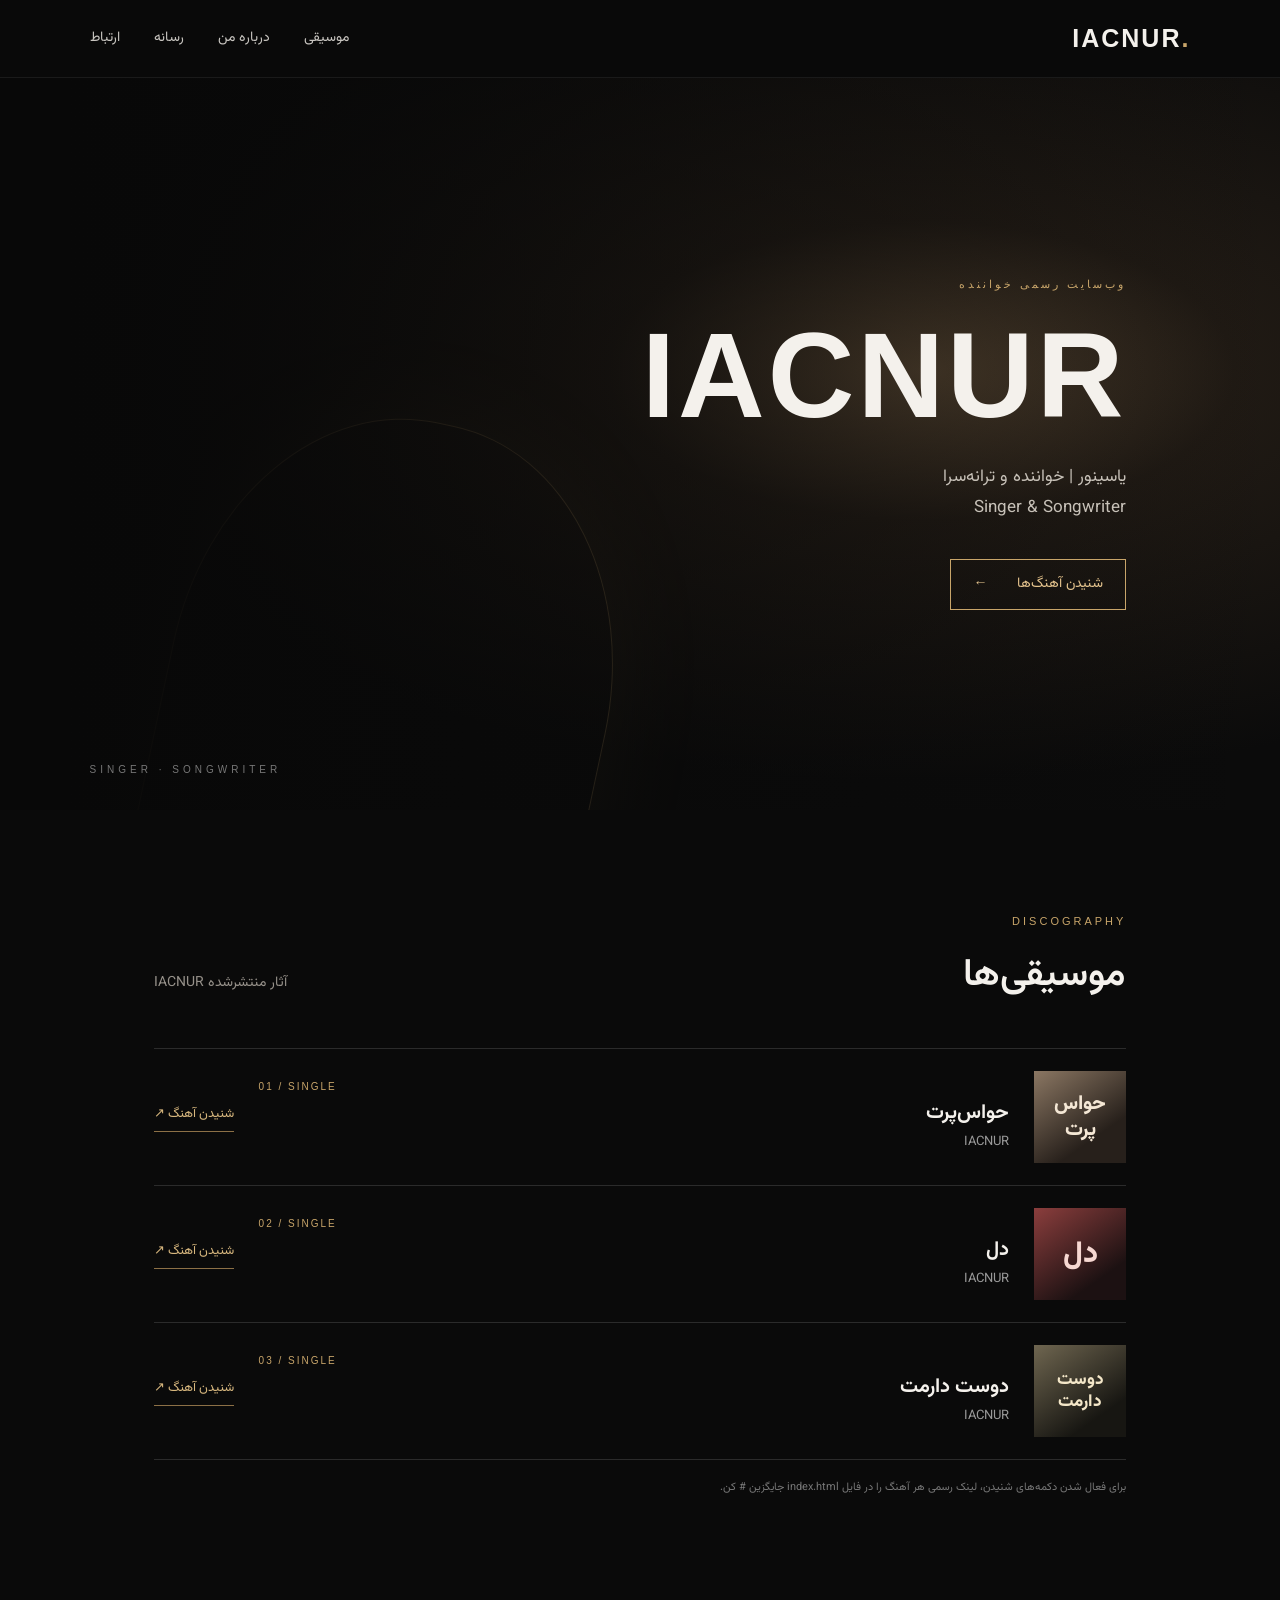
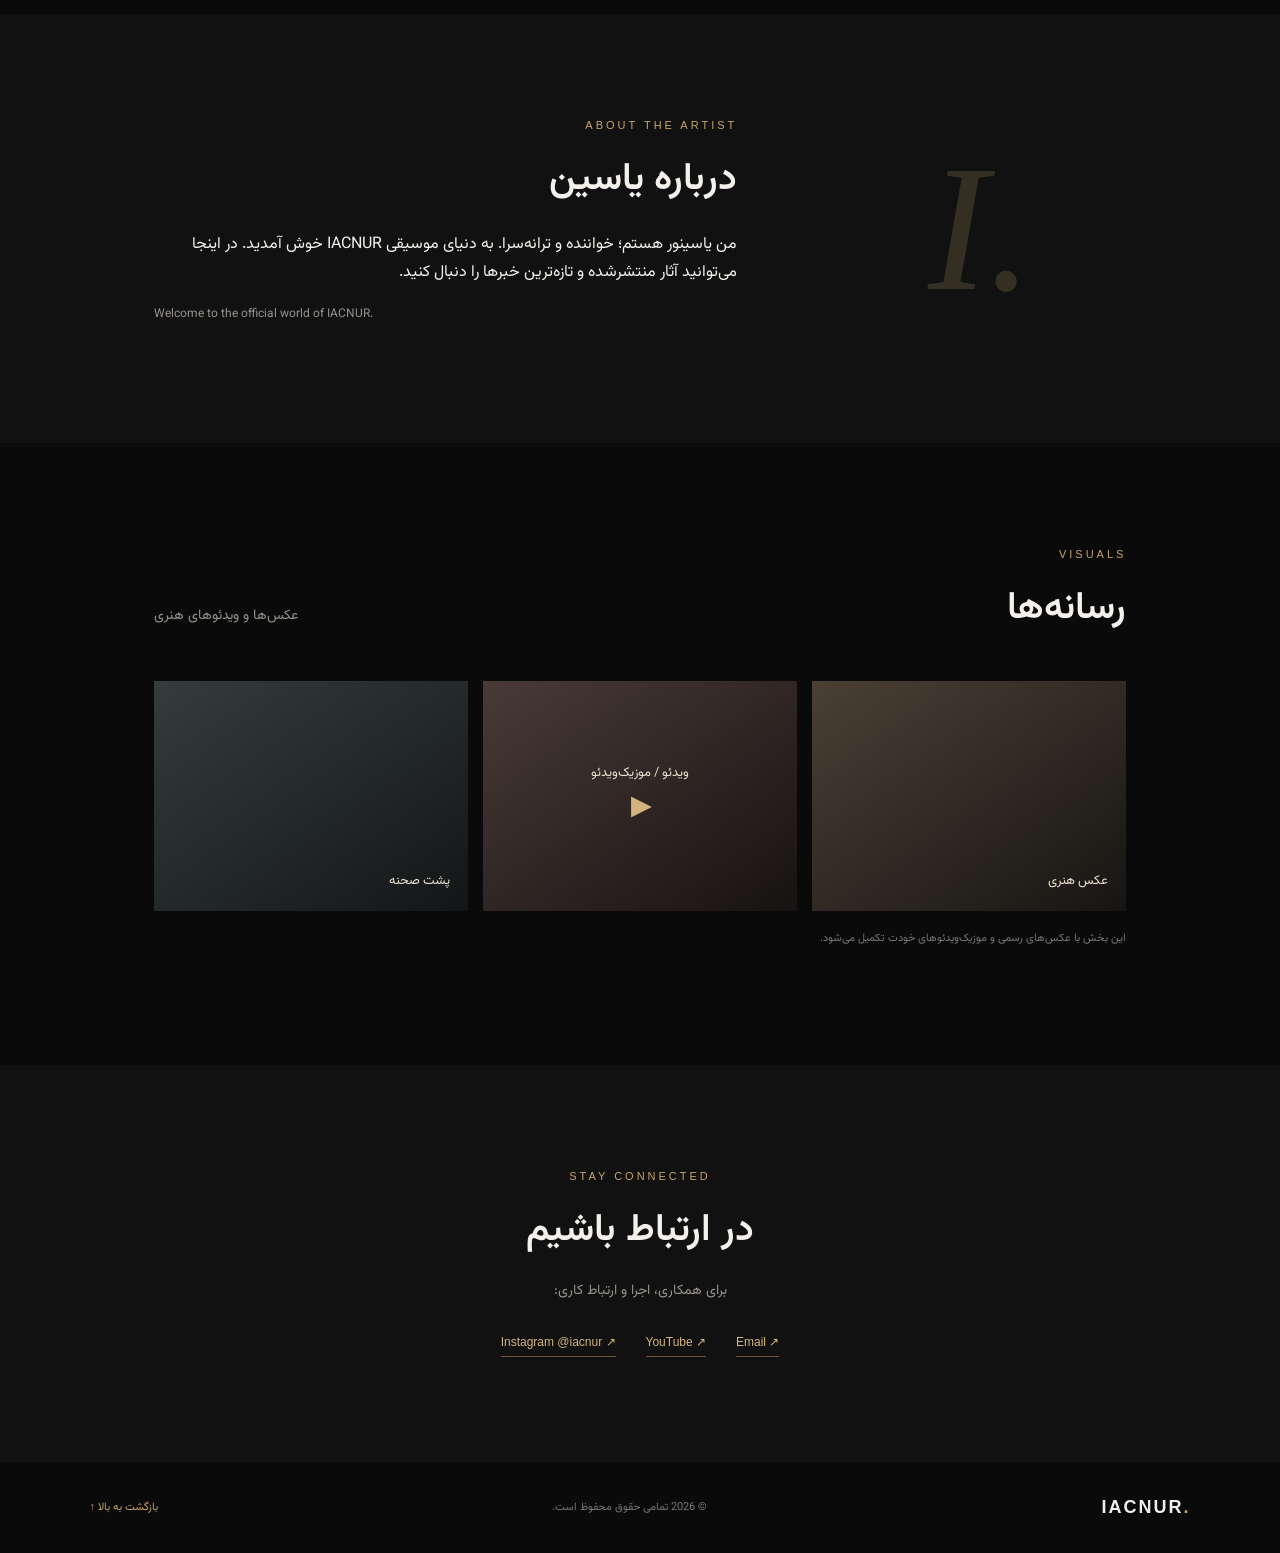
==== index.html @ e5fb0d95 "Add files via upload" ====
<!DOCTYPE html>
<html lang="fa" dir="rtl">
<head>
  <meta charset="UTF-8">
  <meta name="viewport" content="width=device-width, initial-scale=1">
  <meta name="theme-color" content="#090909">
  <meta name="description" content="وب‌سایت رسمی IACNUR؛ یاسینور، خواننده و ترانه‌سرا.">
  <title>IACNUR | Official Artist Website</title>
  <meta property="og:title" content="IACNUR | Official Artist Website">
  <meta property="og:description" content="یاسینور، خواننده و ترانه‌سرا | IACNUR — Singer & Songwriter">
  <link rel="preconnect" href="https://fonts.googleapis.com">
  <link rel="preconnect" href="https://fonts.gstatic.com" crossorigin>
  <link href="https://fonts.googleapis.com/css2?family=Vazirmatn:wght@300;400;500;600;700;800&display=swap" rel="stylesheet">
  <link rel="stylesheet" href="style.css">
</head>
<body>
  <header class="topbar">
    <a class="brand" href="#home" aria-label="صفحه اصلی">IACNUR<span>.</span></a>
    <button class="menu-toggle" aria-label="باز کردن منو" aria-expanded="false">☰</button>
    <nav id="nav">
      <a href="#music">موسیقی</a>
      <a href="#about">درباره من</a>
      <a href="#gallery">رسانه</a>
      <a href="#contact">ارتباط</a>
    </nav>
  </header>

  <main>
    <section class="hero" id="home">
      <div class="hero-shade"></div>
      <div class="hero-content">
        <p class="eyebrow">وب‌سایت رسمی خواننده</p>
        <h1>IACNUR</h1>
        <p class="hero-sub">یاسینور | خواننده و ترانه‌سرا<br><span dir="ltr">Singer &amp; Songwriter</span></p>
        <a class="primary-btn" href="#music">شنیدن آهنگ‌ها <span>←</span></a>
      </div>
      <div class="hero-note">SINGER · SONGWRITER</div>
    </section>

    <section class="section music-section" id="music">
      <div class="section-heading">
        <div><p class="eyebrow">DISCOGRAPHY</p><h2>موسیقی‌ها</h2></div>
        <p class="muted">آثار منتشرشده IACNUR</p>
      </div>
      <div class="tracks">
        <article class="track">
          <div class="cover cover-one"><span>حواس<br>پرت</span></div>
          <div class="track-info"><span class="track-number">01 / SINGLE</span><h3>حواس‌پرت</h3><p>IACNUR</p></div>
          <a class="listen" href="https://t.me/realyasn1/14" target="_blank" rel="noopener noreferrer" aria-label="شنیدن آهنگ حواس‌پرت">شنیدن آهنگ ↗</a>
        </article>
        <article class="track">
          <div class="cover cover-two"><span>دل</span></div>
          <div class="track-info"><span class="track-number">02 / SINGLE</span><h3>دل</h3><p>IACNUR</p></div>
          <a class="listen" href="https://t.me/realyasn1/36" target="_blank" rel="noopener noreferrer" aria-label="شنیدن آهنگ دل">شنیدن آهنگ ↗</a>
        </article>
        <article class="track">
          <div class="cover cover-three"><span>دوست<br>دارمت</span></div>
          <div class="track-info"><span class="track-number">03 / SINGLE</span><h3>دوست دارمت</h3><p>IACNUR</p></div>
          <a class="listen" href="https://t.me/realyasn1/47" target="_blank" rel="noopener noreferrer" aria-label="شنیدن آهنگ دوست دارمت">شنیدن آهنگ ↗</a>
        </article>
      </div>
      <p class="hint">برای فعال شدن دکمه‌های شنیدن، لینک رسمی هر آهنگ را در فایل index.html جایگزین # کن.</p>
    </section>

    <section class="about section" id="about">
      <div class="about-mark">I.</div>
      <div class="about-copy">
        <p class="eyebrow">ABOUT THE ARTIST</p>
        <h2>درباره یاسین</h2>
        <p>من یاسینور هستم؛ خواننده و ترانه‌سرا. به دنیای موسیقی IACNUR خوش آمدید. در اینجا می‌توانید آثار منتشرشده و تازه‌ترین خبرها را دنبال کنید.</p>
        <p class="muted small" dir="ltr">Welcome to the official world of IACNUR.</p>
      </div>
    </section>

    <section class="section gallery-section" id="gallery">
      <div class="section-heading">
        <div><p class="eyebrow">VISUALS</p><h2>رسانه‌ها</h2></div>
        <p class="muted">عکس‌ها و ویدئوهای هنری</p>
      </div>
      <div class="gallery">
        <div class="gallery-card photo-placeholder"><span>عکس هنری</span></div>
        <div class="gallery-card video-placeholder"><span>ویدئو / موزیک‌ویدئو</span><b>▶</b></div>
        <div class="gallery-card studio-placeholder"><span>پشت صحنه</span></div>
      </div>
      <p class="hint">این بخش با عکس‌های رسمی و موزیک‌ویدئوهای خودت تکمیل می‌شود.</p>
    </section>

    <section class="contact section" id="contact">
      <p class="eyebrow">STAY CONNECTED</p>
      <h2>در ارتباط باشیم</h2>
      <p class="muted">برای همکاری، اجرا و ارتباط کاری:</p>
      <div class="socials">
        <a href="https://www.instagram.com/iacnur/" target="_blank" rel="noopener noreferrer" aria-label="اینستاگرام IACNUR">Instagram @iacnur ↗</a>
        <a href="#" aria-label="یوتیوب">YouTube ↗</a>
        <a href="mailto:hello@iacnur.com">Email ↗</a>
      </div>
    </section>
  </main>

  <footer><a class="brand" href="#home">IACNUR<span>.</span></a><p>© <span id="year"></span> تمامی حقوق محفوظ است.</p><a href="#home" class="back-top">بازگشت به بالا ↑</a></footer>
  <script src="script.js"></script>
</body>
</html>
---- style.css ----
*{box-sizing:border-box}html{scroll-behavior:smooth}body{margin:0;background:#0a0a0a;color:#f4f1ec;font-family:"Vazirmatn",sans-serif;line-height:1.8}a{color:inherit;text-decoration:none}.topbar{height:78px;padding:0 7%;display:flex;align-items:center;justify-content:space-between;background:#090909;position:sticky;top:0;z-index:10;border-bottom:1px solid #ffffff12}.brand{font-family:Arial,sans-serif;font-size:25px;font-weight:800;letter-spacing:2px;direction:ltr}.brand span{color:#c8a56a}.topbar nav{display:flex;gap:34px;font-size:14px;color:#c8c5c0}.topbar nav a:hover,.socials a:hover{color:#d4b47c}.menu-toggle{display:none;background:none;border:0;color:white;font-size:25px}.hero{min-height:640px;height:calc(90vh - 78px);max-height:850px;position:relative;display:flex;align-items:center;padding:0 12%;overflow:hidden;background:radial-gradient(ellipse at 72% 40%,#51412e 0,#201a14 24%,#0b0b0b 66%)}.hero:before{content:"";position:absolute;width:440px;height:560px;border:1px solid #c8a56a55;border-radius:48% 48% 8px 8px;left:13%;bottom:-170px;transform:rotate(12deg);box-shadow:0 0 100px #c8a56a18}.hero-shade{position:absolute;inset:0;background:linear-gradient(90deg,#080808 5%,transparent 100%)}.hero-content{position:relative;z-index:1;max-width:600px}.eyebrow{color:#c8a56a;letter-spacing:3px;font:11px Arial,sans-serif;margin:0 0 15px;direction:ltr;text-align:right}.hero h1{font-size:clamp(70px,12vw,150px);line-height:1.15;margin:0;font-weight:800}.hero-sub{font-size:17px;color:#c7c1b8;margin:18px 0 35px}.primary-btn{display:inline-flex;gap:30px;align-items:center;padding:12px 22px;border:1px solid #c8a56a;color:#e4c38d;font-size:14px}.primary-btn:hover{background:#c8a56a;color:#111}.hero-note{position:absolute;bottom:35px;left:7%;font:10px Arial;letter-spacing:4px;color:#777;direction:ltr}.section{padding:105px 12%;}.section-heading{display:flex;justify-content:space-between;align-items:end;margin-bottom:38px}.section h2,.contact h2{font-size:38px;margin:0;font-weight:600}.muted{color:#96918a;font-size:14px}.tracks{border-top:1px solid #ffffff22}.track{display:flex;align-items:center;gap:25px;padding:22px 0;border-bottom:1px solid #ffffff22}.cover{width:92px;height:92px;display:flex;align-items:center;justify-content:center;text-align:center;font-weight:800;font-size:20px;line-height:1.3;flex-shrink:0}.cover-one{background:linear-gradient(145deg,#8b7763,#27201b 70%);color:#f4e7d5}.cover-two{background:linear-gradient(145deg,#8b3e3d,#1c1112 75%);color:#f7d8d2;font-size:30px}.track-info{flex:1}.track-number{font:10px Arial;letter-spacing:2px;color:#c8a56a;direction:ltr;display:block}.track-info h3{font-size:20px;margin:3px 0 0}.track-info p{margin:0;color:#999;font-size:13px}.listen{font-size:13px;color:#d7b77e;border-bottom:1px solid #8c7046;padding-bottom:5px}.hint{font-size:11px;color:#777;margin-top:18px}.about{background:#111;display:grid;grid-template-columns:1fr 2fr;gap:10%;align-items:center}.about-mark{font:italic 180px Georgia;color:#c8a56a33;text-align:center;direction:ltr}.about-copy p:not(.eyebrow){max-width:620px}.small{font-size:12px}.gallery{display:grid;grid-template-columns:repeat(3,1fr);gap:15px}.gallery-card{height:230px;display:flex;align-items:end;justify-content:space-between;padding:18px;color:#e9dfd0;font-size:13px;background:linear-gradient(145deg,#4a4034,#171513)}.video-placeholder{background:linear-gradient(145deg,#493a36,#171313);align-items:center;justify-content:center;position:relative;flex-direction:column}.video-placeholder b{font-size:25px;color:#d4b47c}.studio-placeholder{background:linear-gradient(145deg,#353c3d,#131617)}.contact{text-align:center;background:#111}.contact .eyebrow{text-align:center}.contact h2{margin-bottom:10px}.socials{display:flex;justify-content:center;gap:30px;margin-top:30px;font:12px Arial;direction:ltr}.socials a{color:#d4b47c;border-bottom:1px solid #6e5837;padding-bottom:7px}footer{padding:25px 7%;display:flex;align-items:center;justify-content:space-between;color:#777;font-size:11px}footer .brand{color:#eee;font-size:18px}.back-top{color:#c8a56a}@media(max-width:700px){.topbar{height:65px;padding:0 6%}.menu-toggle{display:block}.topbar nav{display:none;position:absolute;top:65px;right:0;left:0;background:#101010;padding:20px 7%;flex-direction:column;gap:14px}.topbar nav.open{display:flex}.hero{height:600px;min-height:0;padding:0 8%;background:radial-gradient(ellipse at 80% 35%,#51412e 0,#201a14 28%,#0b0b0b 72%)}.hero:before{left:-80px;width:300px}.hero h1{font-size:82px}.hero-sub{font-size:14px}.section{padding:75px 7%}.section-heading{display:block}.section-heading .muted{margin-top:8px}.section h2,.contact h2{font-size:30px}.track{gap:14px}.cover{width:72px;height:72px;font-size:17px}.track-info h3{font-size:17px}.listen{font-size:11px;white-space:nowrap}.about{grid-template-columns:1fr;gap:0}.about-mark{font-size:100px}.gallery{grid-template-columns:1fr}.gallery-card{height:190px}footer{padding:22px 7%;gap:12px;flex-wrap:wrap}footer p{order:3;width:100%;text-align:center}.socials{gap:18px;flex-wrap:wrap}}
.cover-three{background:linear-gradient(145deg,#6f6650,#171612 75%);color:#f4e7c9;font-size:17px}
.hero h1{font-family:Arial,sans-serif;letter-spacing:3px;font-size:clamp(58px,10vw,120px)}

.song-cover{width:100px;height:100px;object-fit:cover;border-radius:6px;flex-shrink:0}
.track-featured{display:flex;align-items:center;gap:22px}
.track-info{flex:1}
@media(max-width:600px){.song-cover{width:76px;height:76px}.track-featured{gap:12px}}
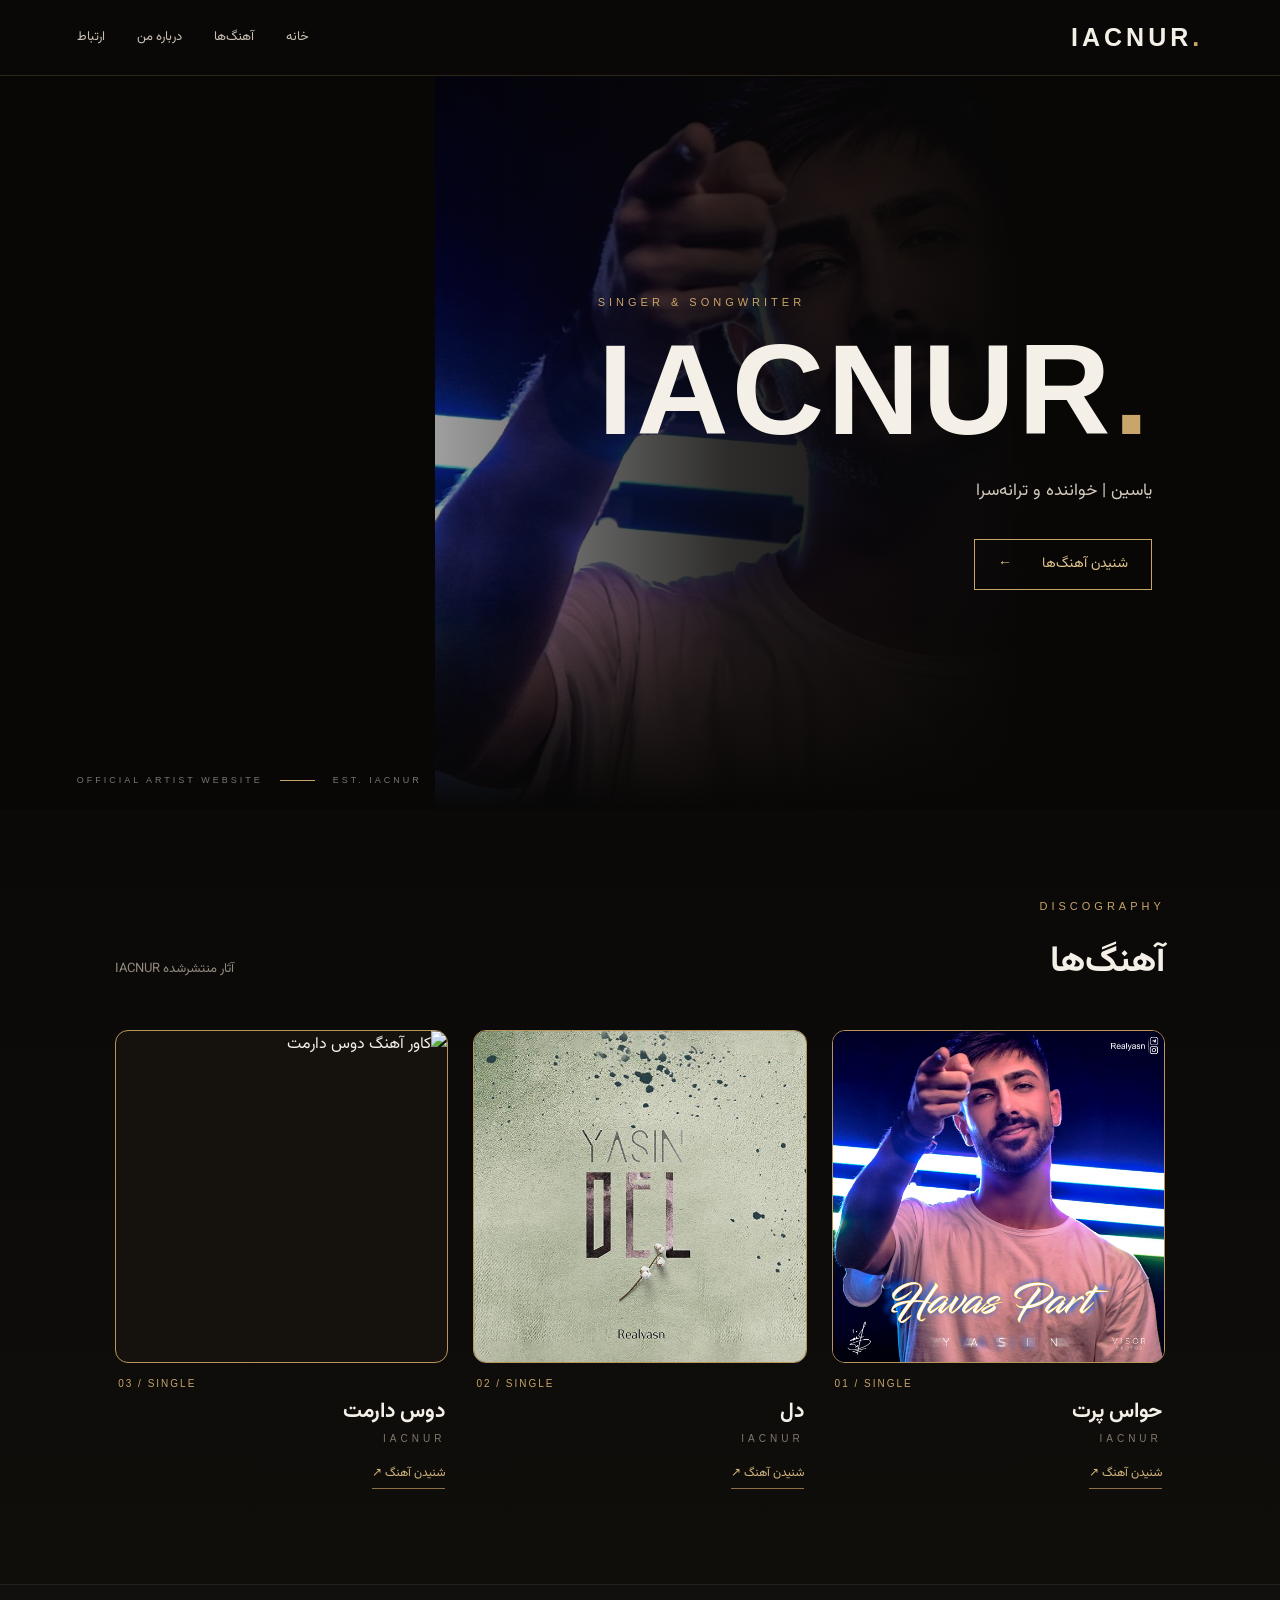
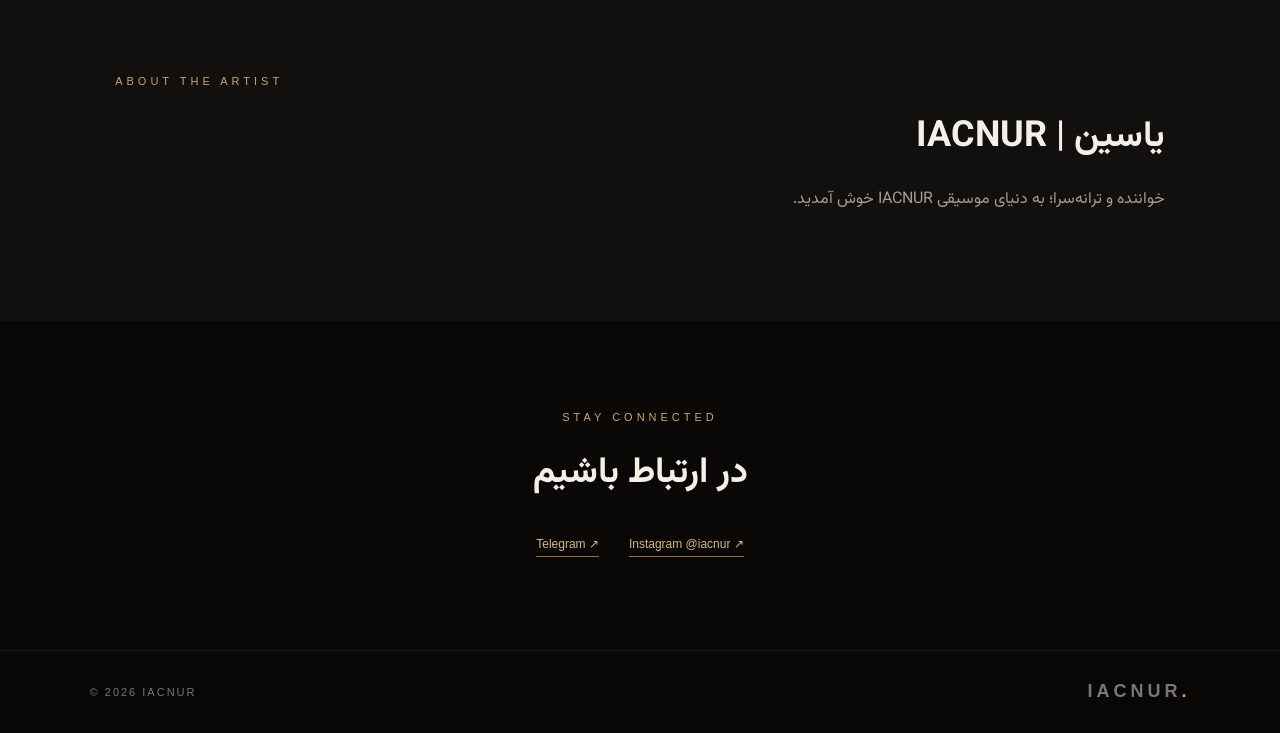
==== commit 786bbbd5: "Add files via upload" ====
--- a/index.html
+++ b/index.html
@@ -1,103 +1,40 @@
-<!DOCTYPE html>
+<!doctype html>
 <html lang="fa" dir="rtl">
 <head>
-  <meta charset="UTF-8">
-  <meta name="viewport" content="width=device-width, initial-scale=1">
-  <meta name="theme-color" content="#090909">
-  <meta name="description" content="وب‌سایت رسمی IACNUR؛ یاسینور، خواننده و ترانه‌سرا.">
-  <title>IACNUR | Official Artist Website</title>
-  <meta property="og:title" content="IACNUR | Official Artist Website">
-  <meta property="og:description" content="یاسینور، خواننده و ترانه‌سرا | IACNUR — Singer & Songwriter">
-  <link rel="preconnect" href="https://fonts.googleapis.com">
-  <link rel="preconnect" href="https://fonts.gstatic.com" crossorigin>
-  <link href="https://fonts.googleapis.com/css2?family=Vazirmatn:wght@300;400;500;600;700;800&display=swap" rel="stylesheet">
-  <link rel="stylesheet" href="style.css">
+<meta charset="utf-8"><meta name="viewport" content="width=device-width,initial-scale=1">
+<meta name="theme-color" content="#080706">
+<meta name="description" content="وب‌سایت رسمی IACNUR؛ یاسین، خواننده و ترانه‌سرا.">
+<title>IACNUR | Official Artist Website</title>
+<link rel="preconnect" href="https://fonts.googleapis.com"><link rel="preconnect" href="https://fonts.gstatic.com" crossorigin>
+<link href="https://fonts.googleapis.com/css2?family=Vazirmatn:wght@300;400;500;600;700;800&display=swap" rel="stylesheet">
+<link rel="stylesheet" href="style.css">
 </head>
 <body>
-  <header class="topbar">
-    <a class="brand" href="#home" aria-label="صفحه اصلی">IACNUR<span>.</span></a>
-    <button class="menu-toggle" aria-label="باز کردن منو" aria-expanded="false">☰</button>
-    <nav id="nav">
-      <a href="#music">موسیقی</a>
-      <a href="#about">درباره من</a>
-      <a href="#gallery">رسانه</a>
-      <a href="#contact">ارتباط</a>
-    </nav>
-  </header>
-
-  <main>
-    <section class="hero" id="home">
-      <div class="hero-shade"></div>
-      <div class="hero-content">
-        <p class="eyebrow">وب‌سایت رسمی خواننده</p>
-        <h1>IACNUR</h1>
-        <p class="hero-sub">یاسینور | خواننده و ترانه‌سرا<br><span dir="ltr">Singer &amp; Songwriter</span></p>
-        <a class="primary-btn" href="#music">شنیدن آهنگ‌ها <span>←</span></a>
-      </div>
-      <div class="hero-note">SINGER · SONGWRITER</div>
-    </section>
-
-    <section class="section music-section" id="music">
-      <div class="section-heading">
-        <div><p class="eyebrow">DISCOGRAPHY</p><h2>موسیقی‌ها</h2></div>
-        <p class="muted">آثار منتشرشده IACNUR</p>
-      </div>
-      <div class="tracks">
-        <article class="track">
-          <div class="cover cover-one"><span>حواس<br>پرت</span></div>
-          <div class="track-info"><span class="track-number">01 / SINGLE</span><h3>حواس‌پرت</h3><p>IACNUR</p></div>
-          <a class="listen" href="https://t.me/realyasn1/14" target="_blank" rel="noopener noreferrer" aria-label="شنیدن آهنگ حواس‌پرت">شنیدن آهنگ ↗</a>
-        </article>
-        <article class="track">
-          <div class="cover cover-two"><span>دل</span></div>
-          <div class="track-info"><span class="track-number">02 / SINGLE</span><h3>دل</h3><p>IACNUR</p></div>
-          <a class="listen" href="https://t.me/realyasn1/36" target="_blank" rel="noopener noreferrer" aria-label="شنیدن آهنگ دل">شنیدن آهنگ ↗</a>
-        </article>
-        <article class="track">
-          <div class="cover cover-three"><span>دوست<br>دارمت</span></div>
-          <div class="track-info"><span class="track-number">03 / SINGLE</span><h3>دوست دارمت</h3><p>IACNUR</p></div>
-          <a class="listen" href="https://t.me/realyasn1/47" target="_blank" rel="noopener noreferrer" aria-label="شنیدن آهنگ دوست دارمت">شنیدن آهنگ ↗</a>
-        </article>
-      </div>
-      <p class="hint">برای فعال شدن دکمه‌های شنیدن، لینک رسمی هر آهنگ را در فایل index.html جایگزین # کن.</p>
-    </section>
-
-    <section class="about section" id="about">
-      <div class="about-mark">I.</div>
-      <div class="about-copy">
-        <p class="eyebrow">ABOUT THE ARTIST</p>
-        <h2>درباره یاسین</h2>
-        <p>من یاسینور هستم؛ خواننده و ترانه‌سرا. به دنیای موسیقی IACNUR خوش آمدید. در اینجا می‌توانید آثار منتشرشده و تازه‌ترین خبرها را دنبال کنید.</p>
-        <p class="muted small" dir="ltr">Welcome to the official world of IACNUR.</p>
-      </div>
-    </section>
-
-    <section class="section gallery-section" id="gallery">
-      <div class="section-heading">
-        <div><p class="eyebrow">VISUALS</p><h2>رسانه‌ها</h2></div>
-        <p class="muted">عکس‌ها و ویدئوهای هنری</p>
-      </div>
-      <div class="gallery">
-        <div class="gallery-card photo-placeholder"><span>عکس هنری</span></div>
-        <div class="gallery-card video-placeholder"><span>ویدئو / موزیک‌ویدئو</span><b>▶</b></div>
-        <div class="gallery-card studio-placeholder"><span>پشت صحنه</span></div>
-      </div>
-      <p class="hint">این بخش با عکس‌های رسمی و موزیک‌ویدئوهای خودت تکمیل می‌شود.</p>
-    </section>
-
-    <section class="contact section" id="contact">
-      <p class="eyebrow">STAY CONNECTED</p>
-      <h2>در ارتباط باشیم</h2>
-      <p class="muted">برای همکاری، اجرا و ارتباط کاری:</p>
-      <div class="socials">
-        <a href="https://www.instagram.com/iacnur/" target="_blank" rel="noopener noreferrer" aria-label="اینستاگرام IACNUR">Instagram @iacnur ↗</a>
-        <a href="#" aria-label="یوتیوب">YouTube ↗</a>
-        <a href="mailto:hello@iacnur.com">Email ↗</a>
-      </div>
-    </section>
-  </main>
-
-  <footer><a class="brand" href="#home">IACNUR<span>.</span></a><p>© <span id="year"></span> تمامی حقوق محفوظ است.</p><a href="#home" class="back-top">بازگشت به بالا ↑</a></footer>
-  <script src="script.js"></script>
-</body>
-</html>+<header class="topbar">
+<button class="menu-toggle" aria-label="باز کردن منو" aria-expanded="false">☰</button>
+<a class="brand" href="#home">IACNUR<span>.</span></a>
+<nav id="nav"><a href="#home">خانه</a><a href="#music">آهنگ‌ها</a><a href="#about">درباره من</a><a href="#contact">ارتباط</a></nav>
+</header>
+<main>
+<section class="hero" id="home">
+<div class="hero-photo" role="img" aria-label="پرتره یاسین"></div><div class="hero-overlay"></div>
+<div class="hero-content">
+<p class="eyebrow">SINGER &amp; SONGWRITER</p>
+<h1>IACNUR<span>.</span></h1>
+<p class="hero-sub">یاسین | خواننده و ترانه‌سرا</p>
+<a class="primary-btn" href="#music">شنیدن آهنگ‌ها <span>←</span></a>
+</div><div class="hero-bottom">OFFICIAL ARTIST WEBSITE <i></i> EST. IACNUR</div>
+</section>
+<section class="music section" id="music">
+<div class="section-heading"><div><p class="eyebrow">DISCOGRAPHY</p><h2>آهنگ‌ها</h2></div><p class="muted">آثار منتشرشده IACNUR</p></div>
+<div class="tracks">
+<article class="track"><a class="cover-link" href="https://t.me/realyasn1/14" target="_blank" rel="noopener"><img class="cover" src="cover-havas-part.jpeg" alt="کاور آهنگ حواس پرت"></a><div class="track-info"><span class="track-number">01 / SINGLE</span><h3>حواس پرت</h3><p>IACNUR</p></div><a class="listen" href="https://t.me/realyasn1/14" target="_blank" rel="noopener">شنیدن آهنگ ↗</a></article>
+<article class="track"><a class="cover-link" href="https://t.me/realyasn1/36" target="_blank" rel="noopener"><img class="cover" src="cover-del.jpeg" alt="کاور آهنگ دل"></a><div class="track-info"><span class="track-number">02 / SINGLE</span><h3>دل</h3><p>IACNUR</p></div><a class="listen" href="https://t.me/realyasn1/36" target="_blank" rel="noopener">شنیدن آهنگ ↗</a></article>
+<article class="track"><a class="cover-link" href="https://t.me/realyasn1/47" target="_blank" rel="noopener"><img class="cover" src="cover-doos-daramat.jpeg" alt="کاور آهنگ دوس دارمت"></a><div class="track-info"><span class="track-number">03 / SINGLE</span><h3>دوس دارمت</h3><p>IACNUR</p></div><a class="listen" href="https://t.me/realyasn1/47" target="_blank" rel="noopener">شنیدن آهنگ ↗</a></article>
+</div>
+</section>
+<section class="about section" id="about"><p class="eyebrow">ABOUT THE ARTIST</p><h2>یاسین | IACNUR</h2><p>خواننده و ترانه‌سرا؛ به دنیای موسیقی IACNUR خوش آمدید.</p></section>
+<section class="contact section" id="contact"><p class="eyebrow">STAY CONNECTED</p><h2>در ارتباط باشیم</h2><a href="https://www.instagram.com/iacnur/" target="_blank" rel="noopener">Instagram @iacnur ↗</a><a href="https://t.me/realyasn1" target="_blank" rel="noopener">Telegram ↗</a></section>
+</main><footer><a class="brand" href="#home">IACNUR<span>.</span></a><p>© <span id="year"></span> IACNUR</p></footer>
+<script src="script.js"></script>
+</body></html>
--- a/style.css
+++ b/style.css
@@ -1,8 +1 @@
-*{box-sizing:border-box}html{scroll-behavior:smooth}body{margin:0;background:#0a0a0a;color:#f4f1ec;font-family:"Vazirmatn",sans-serif;line-height:1.8}a{color:inherit;text-decoration:none}.topbar{height:78px;padding:0 7%;display:flex;align-items:center;justify-content:space-between;background:#090909;position:sticky;top:0;z-index:10;border-bottom:1px solid #ffffff12}.brand{font-family:Arial,sans-serif;font-size:25px;font-weight:800;letter-spacing:2px;direction:ltr}.brand span{color:#c8a56a}.topbar nav{display:flex;gap:34px;font-size:14px;color:#c8c5c0}.topbar nav a:hover,.socials a:hover{color:#d4b47c}.menu-toggle{display:none;background:none;border:0;color:white;font-size:25px}.hero{min-height:640px;height:calc(90vh - 78px);max-height:850px;position:relative;display:flex;align-items:center;padding:0 12%;overflow:hidden;background:radial-gradient(ellipse at 72% 40%,#51412e 0,#201a14 24%,#0b0b0b 66%)}.hero:before{content:"";position:absolute;width:440px;height:560px;border:1px solid #c8a56a55;border-radius:48% 48% 8px 8px;left:13%;bottom:-170px;transform:rotate(12deg);box-shadow:0 0 100px #c8a56a18}.hero-shade{position:absolute;inset:0;background:linear-gradient(90deg,#080808 5%,transparent 100%)}.hero-content{position:relative;z-index:1;max-width:600px}.eyebrow{color:#c8a56a;letter-spacing:3px;font:11px Arial,sans-serif;margin:0 0 15px;direction:ltr;text-align:right}.hero h1{font-size:clamp(70px,12vw,150px);line-height:1.15;margin:0;font-weight:800}.hero-sub{font-size:17px;color:#c7c1b8;margin:18px 0 35px}.primary-btn{display:inline-flex;gap:30px;align-items:center;padding:12px 22px;border:1px solid #c8a56a;color:#e4c38d;font-size:14px}.primary-btn:hover{background:#c8a56a;color:#111}.hero-note{position:absolute;bottom:35px;left:7%;font:10px Arial;letter-spacing:4px;color:#777;direction:ltr}.section{padding:105px 12%;}.section-heading{display:flex;justify-content:space-between;align-items:end;margin-bottom:38px}.section h2,.contact h2{font-size:38px;margin:0;font-weight:600}.muted{color:#96918a;font-size:14px}.tracks{border-top:1px solid #ffffff22}.track{display:flex;align-items:center;gap:25px;padding:22px 0;border-bottom:1px solid #ffffff22}.cover{width:92px;height:92px;display:flex;align-items:center;justify-content:center;text-align:center;font-weight:800;font-size:20px;line-height:1.3;flex-shrink:0}.cover-one{background:linear-gradient(145deg,#8b7763,#27201b 70%);color:#f4e7d5}.cover-two{background:linear-gradient(145deg,#8b3e3d,#1c1112 75%);color:#f7d8d2;font-size:30px}.track-info{flex:1}.track-number{font:10px Arial;letter-spacing:2px;color:#c8a56a;direction:ltr;display:block}.track-info h3{font-size:20px;margin:3px 0 0}.track-info p{margin:0;color:#999;font-size:13px}.listen{font-size:13px;color:#d7b77e;border-bottom:1px solid #8c7046;padding-bottom:5px}.hint{font-size:11px;color:#777;margin-top:18px}.about{background:#111;display:grid;grid-template-columns:1fr 2fr;gap:10%;align-items:center}.about-mark{font:italic 180px Georgia;color:#c8a56a33;text-align:center;direction:ltr}.about-copy p:not(.eyebrow){max-width:620px}.small{font-size:12px}.gallery{display:grid;grid-template-columns:repeat(3,1fr);gap:15px}.gallery-card{height:230px;display:flex;align-items:end;justify-content:space-between;padding:18px;color:#e9dfd0;font-size:13px;background:linear-gradient(145deg,#4a4034,#171513)}.video-placeholder{background:linear-gradient(145deg,#493a36,#171313);align-items:center;justify-content:center;position:relative;flex-direction:column}.video-placeholder b{font-size:25px;color:#d4b47c}.studio-placeholder{background:linear-gradient(145deg,#353c3d,#131617)}.contact{text-align:center;background:#111}.contact .eyebrow{text-align:center}.contact h2{margin-bottom:10px}.socials{display:flex;justify-content:center;gap:30px;margin-top:30px;font:12px Arial;direction:ltr}.socials a{color:#d4b47c;border-bottom:1px solid #6e5837;padding-bottom:7px}footer{padding:25px 7%;display:flex;align-items:center;justify-content:space-between;color:#777;font-size:11px}footer .brand{color:#eee;font-size:18px}.back-top{color:#c8a56a}@media(max-width:700px){.topbar{height:65px;padding:0 6%}.menu-toggle{display:block}.topbar nav{display:none;position:absolute;top:65px;right:0;left:0;background:#101010;padding:20px 7%;flex-direction:column;gap:14px}.topbar nav.open{display:flex}.hero{height:600px;min-height:0;padding:0 8%;background:radial-gradient(ellipse at 80% 35%,#51412e 0,#201a14 28%,#0b0b0b 72%)}.hero:before{left:-80px;width:300px}.hero h1{font-size:82px}.hero-sub{font-size:14px}.section{padding:75px 7%}.section-heading{display:block}.section-heading .muted{margin-top:8px}.section h2,.contact h2{font-size:30px}.track{gap:14px}.cover{width:72px;height:72px;font-size:17px}.track-info h3{font-size:17px}.listen{font-size:11px;white-space:nowrap}.about{grid-template-columns:1fr;gap:0}.about-mark{font-size:100px}.gallery{grid-template-columns:1fr}.gallery-card{height:190px}footer{padding:22px 7%;gap:12px;flex-wrap:wrap}footer p{order:3;width:100%;text-align:center}.socials{gap:18px;flex-wrap:wrap}}
-.cover-three{background:linear-gradient(145deg,#6f6650,#171612 75%);color:#f4e7c9;font-size:17px}
-.hero h1{font-family:Arial,sans-serif;letter-spacing:3px;font-size:clamp(58px,10vw,120px)}
-
-.song-cover{width:100px;height:100px;object-fit:cover;border-radius:6px;flex-shrink:0}
-.track-featured{display:flex;align-items:center;gap:22px}
-.track-info{flex:1}
-@media(max-width:600px){.song-cover{width:76px;height:76px}.track-featured{gap:12px}}
+*{box-sizing:border-box}html{scroll-behavior:smooth}body{margin:0;background:#080706;color:#f4efe7;font-family:Vazirmatn,sans-serif;line-height:1.8}a{color:inherit;text-decoration:none}.topbar{height:76px;padding:0 6%;display:flex;align-items:center;justify-content:space-between;background:#090807;border-bottom:1px solid #c8a56a30;position:sticky;top:0;z-index:20}.brand{font:800 25px Arial,sans-serif;letter-spacing:4px;direction:ltr}.brand span,.hero h1 span{color:#c8a56a}.topbar nav{display:flex;gap:32px;color:#c9c0b3;font-size:13px}.topbar nav a:hover{color:#d5b77f}.menu-toggle{display:none;background:none;border:0;color:#eee;font-size:26px}.hero{min-height:670px;height:calc(90vh - 76px);max-height:900px;position:relative;display:flex;align-items:center;overflow:hidden;padding:0 10%}.hero-photo{position:absolute;inset:0 0 0 34%;background:url("hero-yasin.jpeg") center 34%/cover no-repeat;filter:saturate(.72) contrast(1.08)}.hero-overlay{position:absolute;inset:0;background:linear-gradient(270deg,#080706 0%,#080706 20%,#080706d9 43%,#08070625 78%),linear-gradient(0deg,#080706 0%,transparent 28%)}.hero-content{position:relative;z-index:2;max-width:590px}.eyebrow{font:11px Arial,sans-serif;letter-spacing:4px;color:#c8a56a;margin:0 0 18px;direction:ltr}.hero h1{font:800 clamp(66px,10vw,130px)/1 Arial,sans-serif;letter-spacing:3px;margin:0;direction:ltr}.hero-sub{font-size:17px;color:#d3c9bc;margin:22px 0 32px}.primary-btn{display:inline-flex;align-items:center;gap:30px;border:1px solid #c8a56a;color:#e4c58f;padding:12px 23px;font-size:14px;transition:.25s}.primary-btn:hover{background:#c8a56a;color:#111}.hero-bottom{position:absolute;bottom:25px;left:6%;font:9px Arial;letter-spacing:3px;color:#777;direction:ltr}.hero-bottom i{display:inline-block;width:35px;height:1px;background:#c8a56a;margin:0 12px;vertical-align:middle}.section{padding:90px 9%}.music{background:linear-gradient(180deg,#0a0908,#100e0b)}.section-heading{display:flex;align-items:end;justify-content:space-between;margin-bottom:35px}.section h2{font-size:36px;margin:0}.muted{color:#938a7e;font-size:13px}.tracks{display:grid;grid-template-columns:repeat(3,minmax(0,1fr));gap:25px}.track{min-width:0}.cover-link{display:block;border:1px solid #b9955b;border-radius:13px;overflow:hidden;aspect-ratio:1/1;background:#15120e}.cover{width:100%;height:100%;display:block;object-fit:cover;transition:transform .45s}.cover-link:hover .cover{transform:scale(1.045)}.track-info{padding:15px 3px 8px}.track-number{font:10px Arial;letter-spacing:2px;color:#c8a56a;direction:ltr;display:block}.track-info h3{font-size:21px;margin:4px 0 0}.track-info p{font:10px Arial;letter-spacing:4px;color:#82796d;margin:2px 0}.listen{display:inline-block;color:#d4b77f;border-bottom:1px solid #8f7146;padding:4px 0;font-size:12px;margin:5px 3px}.about{background:#11100e;border-top:1px solid #ffffff12}.about h2{margin-bottom:12px}.about>p:last-child{color:#a69c90}.contact{text-align:center;background:#090807}.contact h2{margin-bottom:25px}.contact>a{display:inline-block;color:#d4b77f;border-bottom:1px solid #8f7146;margin:0 15px;padding-bottom:5px;font:12px Arial;direction:ltr}footer{padding:24px 7%;display:flex;align-items:center;justify-content:space-between;color:#777;border-top:1px solid #ffffff12}footer .brand{font-size:18px}footer p{font:11px Arial;letter-spacing:2px;direction:ltr}@media(max-width:700px){.topbar{height:65px;padding:0 6%}.menu-toggle{display:block}.topbar nav{display:none;position:absolute;top:65px;right:0;left:0;background:#100e0b;padding:18px 7%;flex-direction:column;gap:12px}.topbar nav.open{display:flex}.hero{height:650px;min-height:0;padding:0 8%;align-items:flex-end;padding-bottom:125px}.hero-photo{inset:0;background-position:48% 25%}.hero-overlay{background:linear-gradient(0deg,#080706 0%,#080706e8 28%,#08070630 78%),linear-gradient(90deg,#08070670,transparent)}.hero h1{font-size:72px}.hero-sub{font-size:14px}.section{padding:65px 7%}.section-heading{display:block}.section-heading .muted{margin-top:8px}.section h2{font-size:30px}.tracks{grid-template-columns:1fr;gap:27px}.track{display:grid;grid-template-columns:112px 1fr;column-gap:15px;align-items:center}.cover-link{grid-row:1/3}.track-info{padding:0}.track-info h3{font-size:18px}.listen{grid-column:2;margin-top:0}.hero-bottom{font-size:8px}footer{padding:20px 7%}}
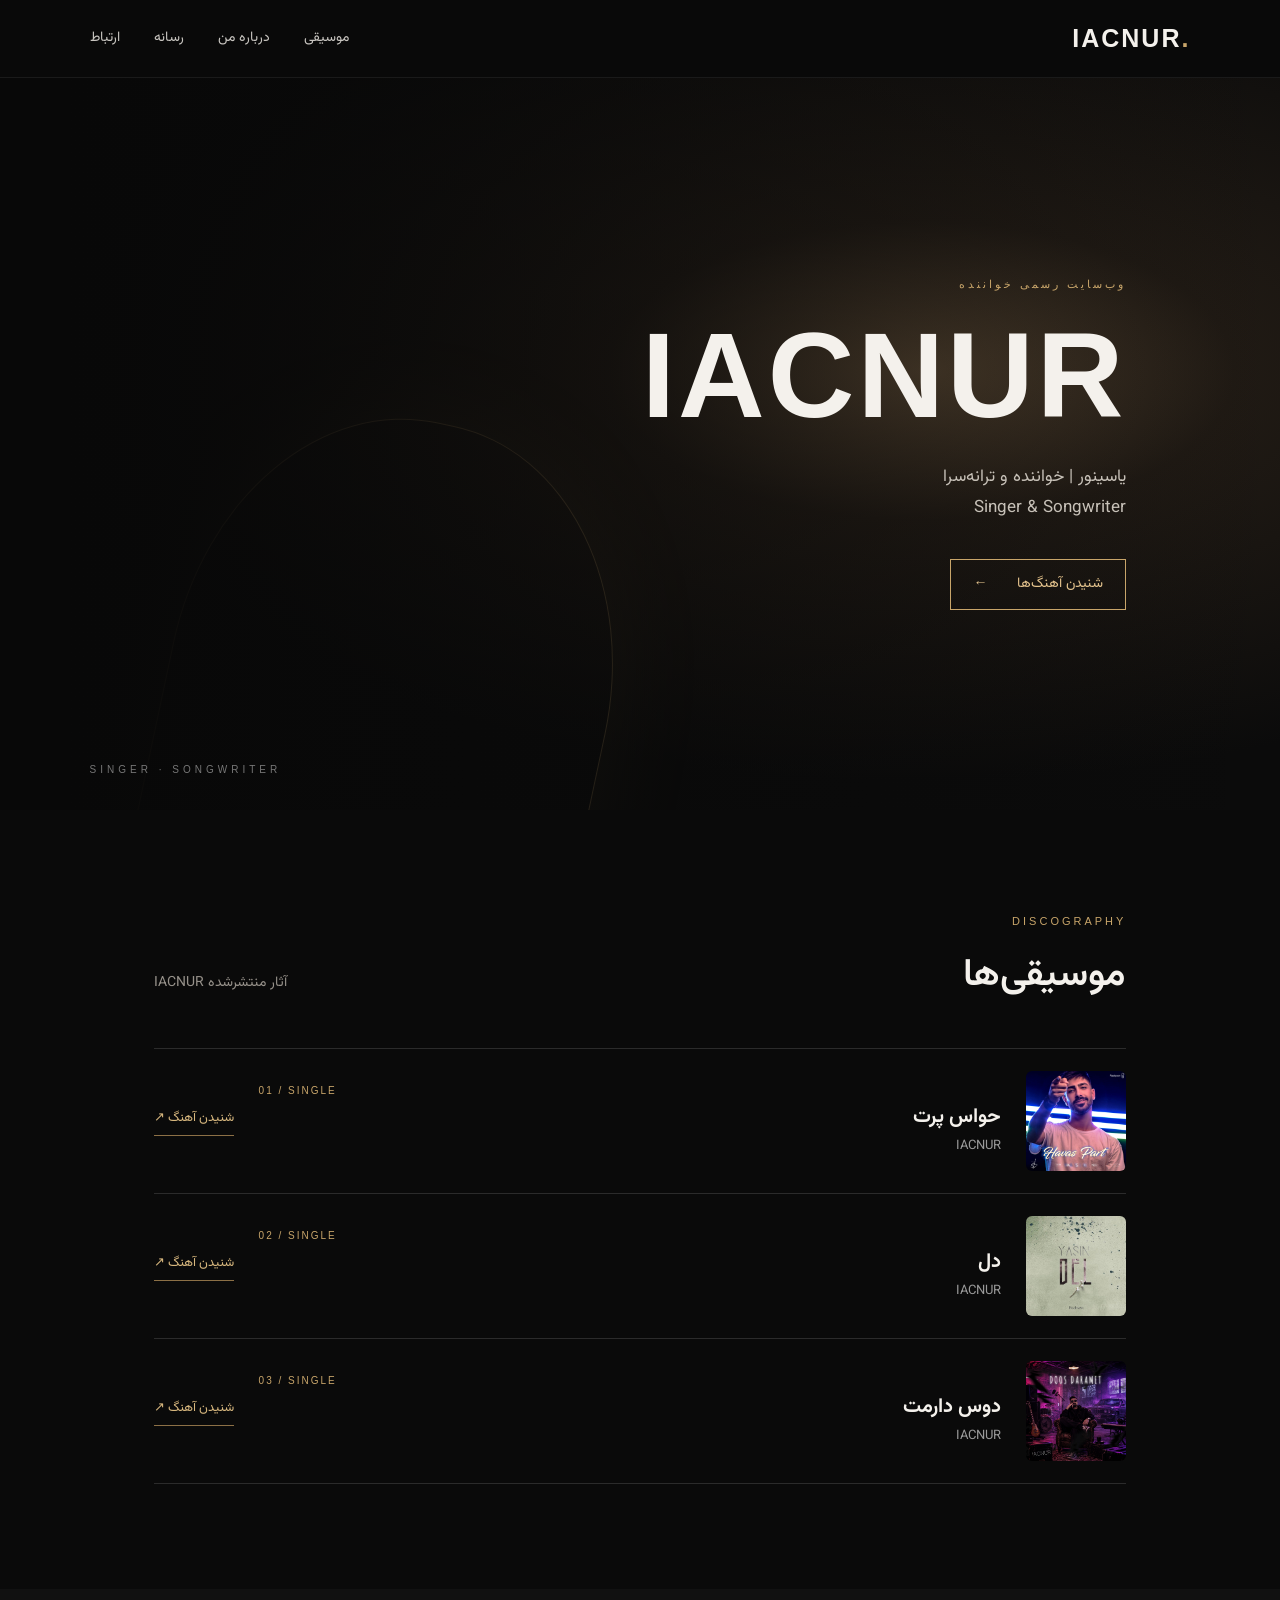
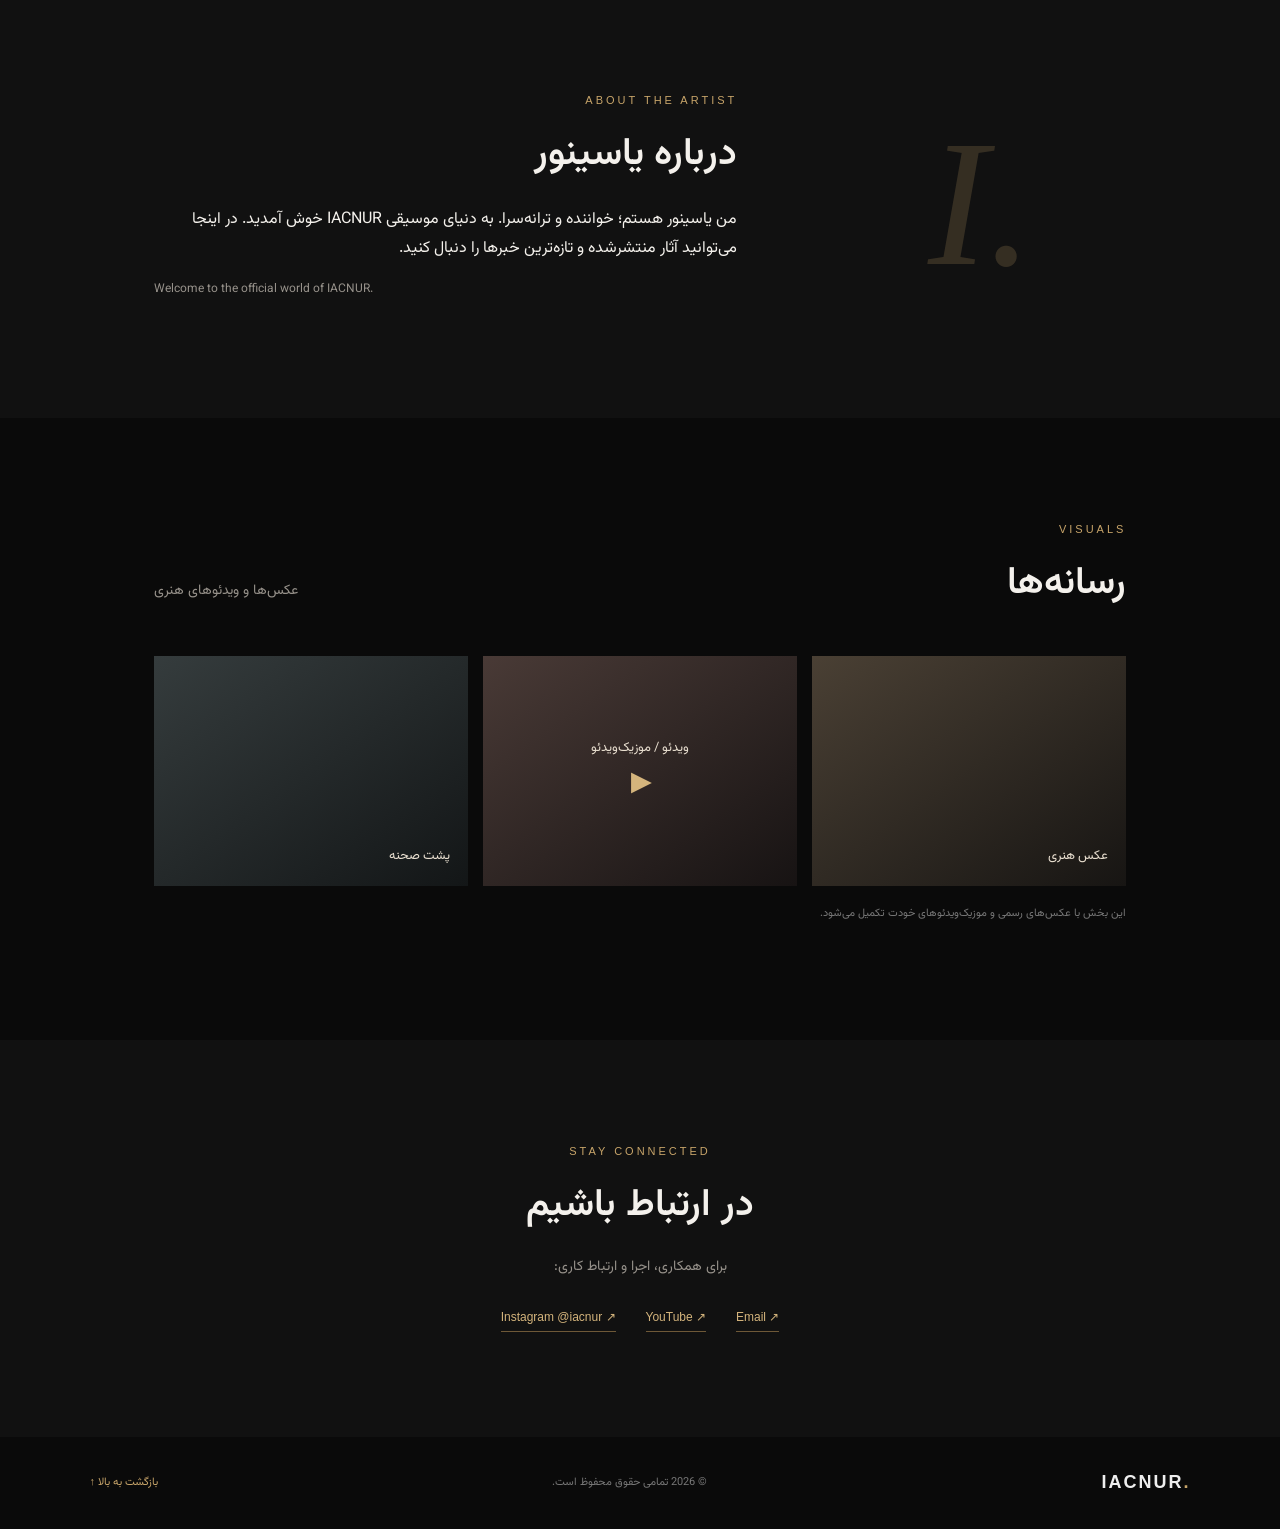
==== commit 8e77a9ee: "Add files via upload" ====
--- a/index.html
+++ b/index.html
@@ -1,40 +1,102 @@
-<!doctype html>
+<!DOCTYPE html>
 <html lang="fa" dir="rtl">
 <head>
-<meta charset="utf-8"><meta name="viewport" content="width=device-width,initial-scale=1">
-<meta name="theme-color" content="#080706">
-<meta name="description" content="وب‌سایت رسمی IACNUR؛ یاسین، خواننده و ترانه‌سرا.">
-<title>IACNUR | Official Artist Website</title>
-<link rel="preconnect" href="https://fonts.googleapis.com"><link rel="preconnect" href="https://fonts.gstatic.com" crossorigin>
-<link href="https://fonts.googleapis.com/css2?family=Vazirmatn:wght@300;400;500;600;700;800&display=swap" rel="stylesheet">
-<link rel="stylesheet" href="style.css">
+  <meta charset="UTF-8">
+  <meta name="viewport" content="width=device-width, initial-scale=1">
+  <meta name="theme-color" content="#090909">
+  <meta name="description" content="وب‌سایت رسمی IACNUR؛ یاسینور، خواننده و ترانه‌سرا.">
+  <title>IACNUR | Official Artist Website</title>
+  <meta property="og:title" content="IACNUR | Official Artist Website">
+  <meta property="og:description" content="یاسینور، خواننده و ترانه‌سرا | IACNUR — Singer & Songwriter">
+  <link rel="preconnect" href="https://fonts.googleapis.com">
+  <link rel="preconnect" href="https://fonts.gstatic.com" crossorigin>
+  <link href="https://fonts.googleapis.com/css2?family=Vazirmatn:wght@300;400;500;600;700;800&display=swap" rel="stylesheet">
+  <link rel="stylesheet" href="style.css">
 </head>
 <body>
-<header class="topbar">
-<button class="menu-toggle" aria-label="باز کردن منو" aria-expanded="false">☰</button>
-<a class="brand" href="#home">IACNUR<span>.</span></a>
-<nav id="nav"><a href="#home">خانه</a><a href="#music">آهنگ‌ها</a><a href="#about">درباره من</a><a href="#contact">ارتباط</a></nav>
-</header>
-<main>
-<section class="hero" id="home">
-<div class="hero-photo" role="img" aria-label="پرتره یاسین"></div><div class="hero-overlay"></div>
-<div class="hero-content">
-<p class="eyebrow">SINGER &amp; SONGWRITER</p>
-<h1>IACNUR<span>.</span></h1>
-<p class="hero-sub">یاسین | خواننده و ترانه‌سرا</p>
-<a class="primary-btn" href="#music">شنیدن آهنگ‌ها <span>←</span></a>
-</div><div class="hero-bottom">OFFICIAL ARTIST WEBSITE <i></i> EST. IACNUR</div>
-</section>
-<section class="music section" id="music">
-<div class="section-heading"><div><p class="eyebrow">DISCOGRAPHY</p><h2>آهنگ‌ها</h2></div><p class="muted">آثار منتشرشده IACNUR</p></div>
-<div class="tracks">
-<article class="track"><a class="cover-link" href="https://t.me/realyasn1/14" target="_blank" rel="noopener"><img class="cover" src="cover-havas-part.jpeg" alt="کاور آهنگ حواس پرت"></a><div class="track-info"><span class="track-number">01 / SINGLE</span><h3>حواس پرت</h3><p>IACNUR</p></div><a class="listen" href="https://t.me/realyasn1/14" target="_blank" rel="noopener">شنیدن آهنگ ↗</a></article>
-<article class="track"><a class="cover-link" href="https://t.me/realyasn1/36" target="_blank" rel="noopener"><img class="cover" src="cover-del.jpeg" alt="کاور آهنگ دل"></a><div class="track-info"><span class="track-number">02 / SINGLE</span><h3>دل</h3><p>IACNUR</p></div><a class="listen" href="https://t.me/realyasn1/36" target="_blank" rel="noopener">شنیدن آهنگ ↗</a></article>
-<article class="track"><a class="cover-link" href="https://t.me/realyasn1/47" target="_blank" rel="noopener"><img class="cover" src="cover-doos-daramat.jpeg" alt="کاور آهنگ دوس دارمت"></a><div class="track-info"><span class="track-number">03 / SINGLE</span><h3>دوس دارمت</h3><p>IACNUR</p></div><a class="listen" href="https://t.me/realyasn1/47" target="_blank" rel="noopener">شنیدن آهنگ ↗</a></article>
-</div>
-</section>
-<section class="about section" id="about"><p class="eyebrow">ABOUT THE ARTIST</p><h2>یاسین | IACNUR</h2><p>خواننده و ترانه‌سرا؛ به دنیای موسیقی IACNUR خوش آمدید.</p></section>
-<section class="contact section" id="contact"><p class="eyebrow">STAY CONNECTED</p><h2>در ارتباط باشیم</h2><a href="https://www.instagram.com/iacnur/" target="_blank" rel="noopener">Instagram @iacnur ↗</a><a href="https://t.me/realyasn1" target="_blank" rel="noopener">Telegram ↗</a></section>
-</main><footer><a class="brand" href="#home">IACNUR<span>.</span></a><p>© <span id="year"></span> IACNUR</p></footer>
-<script src="script.js"></script>
-</body></html>+  <header class="topbar">
+    <a class="brand" href="#home" aria-label="صفحه اصلی">IACNUR<span>.</span></a>
+    <button class="menu-toggle" aria-label="باز کردن منو" aria-expanded="false">☰</button>
+    <nav id="nav">
+      <a href="#music">موسیقی</a>
+      <a href="#about">درباره من</a>
+      <a href="#gallery">رسانه</a>
+      <a href="#contact">ارتباط</a>
+    </nav>
+  </header>
+
+  <main>
+    <section class="hero" id="home">
+      <div class="hero-shade"></div>
+      <div class="hero-content">
+        <p class="eyebrow">وب‌سایت رسمی خواننده</p>
+        <h1>IACNUR</h1>
+        <p class="hero-sub">یاسینور | خواننده و ترانه‌سرا<br><span dir="ltr">Singer &amp; Songwriter</span></p>
+        <a class="primary-btn" href="#music">شنیدن آهنگ‌ها <span>←</span></a>
+      </div>
+      <div class="hero-note">SINGER · SONGWRITER</div>
+    </section>
+
+    <section class="section music-section" id="music">
+      <div class="section-heading">
+        <div><p class="eyebrow">DISCOGRAPHY</p><h2>موسیقی‌ها</h2></div>
+        <p class="muted">آثار منتشرشده IACNUR</p>
+      </div>
+      <div class="tracks">
+        <article class="track">
+          <img class="song-cover" src="havas-part-cover.jpeg" alt="کاور رسمی آهنگ حواس پرت">
+          <div class="track-info"><span class="track-number">01 / SINGLE</span><h3>حواس پرت</h3><p>IACNUR</p></div>
+          <a class="listen" href="https://t.me/realyasn1/14" target="_blank" rel="noopener noreferrer" aria-label="شنیدن آهنگ حواس پرت">شنیدن آهنگ ↗</a>
+        </article>
+        <article class="track">
+          <img class="song-cover" src="del-cover.jpeg" alt="کاور رسمی آهنگ دل">
+          <div class="track-info"><span class="track-number">02 / SINGLE</span><h3>دل</h3><p>IACNUR</p></div>
+          <a class="listen" href="https://t.me/realyasn1/36" target="_blank" rel="noopener noreferrer" aria-label="شنیدن آهنگ دل">شنیدن آهنگ ↗</a>
+        </article>
+        <article class="track">
+          <img class="song-cover" src="doos-daramet-cover.jpeg" alt="کاور آهنگ دوس دارمت">
+          <div class="track-info"><span class="track-number">03 / SINGLE</span><h3>دوس دارمت</h3><p>IACNUR</p></div>
+          <a class="listen" href="https://t.me/realyasn1/47" target="_blank" rel="noopener noreferrer" aria-label="شنیدن آهنگ دوس دارمت">شنیدن آهنگ ↗</a>
+        </article>
+      </div>
+    </section>
+
+    <section class="about section" id="about">
+      <div class="about-mark">I.</div>
+      <div class="about-copy">
+        <p class="eyebrow">ABOUT THE ARTIST</p>
+        <h2>درباره یاسینور</h2>
+        <p>من یاسینور هستم؛ خواننده و ترانه‌سرا. به دنیای موسیقی IACNUR خوش آمدید. در اینجا می‌توانید آثار منتشرشده و تازه‌ترین خبرها را دنبال کنید.</p>
+        <p class="muted small" dir="ltr">Welcome to the official world of IACNUR.</p>
+      </div>
+    </section>
+
+    <section class="section gallery-section" id="gallery">
+      <div class="section-heading">
+        <div><p class="eyebrow">VISUALS</p><h2>رسانه‌ها</h2></div>
+        <p class="muted">عکس‌ها و ویدئوهای هنری</p>
+      </div>
+      <div class="gallery">
+        <div class="gallery-card photo-placeholder"><span>عکس هنری</span></div>
+        <div class="gallery-card video-placeholder"><span>ویدئو / موزیک‌ویدئو</span><b>▶</b></div>
+        <div class="gallery-card studio-placeholder"><span>پشت صحنه</span></div>
+      </div>
+      <p class="hint">این بخش با عکس‌های رسمی و موزیک‌ویدئوهای خودت تکمیل می‌شود.</p>
+    </section>
+
+    <section class="contact section" id="contact">
+      <p class="eyebrow">STAY CONNECTED</p>
+      <h2>در ارتباط باشیم</h2>
+      <p class="muted">برای همکاری، اجرا و ارتباط کاری:</p>
+      <div class="socials">
+        <a href="https://www.instagram.com/iacnur/" target="_blank" rel="noopener noreferrer" aria-label="اینستاگرام IACNUR">Instagram @iacnur ↗</a>
+        <a href="#" aria-label="یوتیوب">YouTube ↗</a>
+        <a href="mailto:hello@iacnur.com">Email ↗</a>
+      </div>
+    </section>
+  </main>
+
+  <footer><a class="brand" href="#home">IACNUR<span>.</span></a><p>© <span id="year"></span> تمامی حقوق محفوظ است.</p><a href="#home" class="back-top">بازگشت به بالا ↑</a></footer>
+  <script src="script.js"></script>
+</body>
+</html>
--- a/style.css
+++ b/style.css
@@ -1 +1,8 @@
-*{box-sizing:border-box}html{scroll-behavior:smooth}body{margin:0;background:#080706;color:#f4efe7;font-family:Vazirmatn,sans-serif;line-height:1.8}a{color:inherit;text-decoration:none}.topbar{height:76px;padding:0 6%;display:flex;align-items:center;justify-content:space-between;background:#090807;border-bottom:1px solid #c8a56a30;position:sticky;top:0;z-index:20}.brand{font:800 25px Arial,sans-serif;letter-spacing:4px;direction:ltr}.brand span,.hero h1 span{color:#c8a56a}.topbar nav{display:flex;gap:32px;color:#c9c0b3;font-size:13px}.topbar nav a:hover{color:#d5b77f}.menu-toggle{display:none;background:none;border:0;color:#eee;font-size:26px}.hero{min-height:670px;height:calc(90vh - 76px);max-height:900px;position:relative;display:flex;align-items:center;overflow:hidden;padding:0 10%}.hero-photo{position:absolute;inset:0 0 0 34%;background:url("hero-yasin.jpeg") center 34%/cover no-repeat;filter:saturate(.72) contrast(1.08)}.hero-overlay{position:absolute;inset:0;background:linear-gradient(270deg,#080706 0%,#080706 20%,#080706d9 43%,#08070625 78%),linear-gradient(0deg,#080706 0%,transparent 28%)}.hero-content{position:relative;z-index:2;max-width:590px}.eyebrow{font:11px Arial,sans-serif;letter-spacing:4px;color:#c8a56a;margin:0 0 18px;direction:ltr}.hero h1{font:800 clamp(66px,10vw,130px)/1 Arial,sans-serif;letter-spacing:3px;margin:0;direction:ltr}.hero-sub{font-size:17px;color:#d3c9bc;margin:22px 0 32px}.primary-btn{display:inline-flex;align-items:center;gap:30px;border:1px solid #c8a56a;color:#e4c58f;padding:12px 23px;font-size:14px;transition:.25s}.primary-btn:hover{background:#c8a56a;color:#111}.hero-bottom{position:absolute;bottom:25px;left:6%;font:9px Arial;letter-spacing:3px;color:#777;direction:ltr}.hero-bottom i{display:inline-block;width:35px;height:1px;background:#c8a56a;margin:0 12px;vertical-align:middle}.section{padding:90px 9%}.music{background:linear-gradient(180deg,#0a0908,#100e0b)}.section-heading{display:flex;align-items:end;justify-content:space-between;margin-bottom:35px}.section h2{font-size:36px;margin:0}.muted{color:#938a7e;font-size:13px}.tracks{display:grid;grid-template-columns:repeat(3,minmax(0,1fr));gap:25px}.track{min-width:0}.cover-link{display:block;border:1px solid #b9955b;border-radius:13px;overflow:hidden;aspect-ratio:1/1;background:#15120e}.cover{width:100%;height:100%;display:block;object-fit:cover;transition:transform .45s}.cover-link:hover .cover{transform:scale(1.045)}.track-info{padding:15px 3px 8px}.track-number{font:10px Arial;letter-spacing:2px;color:#c8a56a;direction:ltr;display:block}.track-info h3{font-size:21px;margin:4px 0 0}.track-info p{font:10px Arial;letter-spacing:4px;color:#82796d;margin:2px 0}.listen{display:inline-block;color:#d4b77f;border-bottom:1px solid #8f7146;padding:4px 0;font-size:12px;margin:5px 3px}.about{background:#11100e;border-top:1px solid #ffffff12}.about h2{margin-bottom:12px}.about>p:last-child{color:#a69c90}.contact{text-align:center;background:#090807}.contact h2{margin-bottom:25px}.contact>a{display:inline-block;color:#d4b77f;border-bottom:1px solid #8f7146;margin:0 15px;padding-bottom:5px;font:12px Arial;direction:ltr}footer{padding:24px 7%;display:flex;align-items:center;justify-content:space-between;color:#777;border-top:1px solid #ffffff12}footer .brand{font-size:18px}footer p{font:11px Arial;letter-spacing:2px;direction:ltr}@media(max-width:700px){.topbar{height:65px;padding:0 6%}.menu-toggle{display:block}.topbar nav{display:none;position:absolute;top:65px;right:0;left:0;background:#100e0b;padding:18px 7%;flex-direction:column;gap:12px}.topbar nav.open{display:flex}.hero{height:650px;min-height:0;padding:0 8%;align-items:flex-end;padding-bottom:125px}.hero-photo{inset:0;background-position:48% 25%}.hero-overlay{background:linear-gradient(0deg,#080706 0%,#080706e8 28%,#08070630 78%),linear-gradient(90deg,#08070670,transparent)}.hero h1{font-size:72px}.hero-sub{font-size:14px}.section{padding:65px 7%}.section-heading{display:block}.section-heading .muted{margin-top:8px}.section h2{font-size:30px}.tracks{grid-template-columns:1fr;gap:27px}.track{display:grid;grid-template-columns:112px 1fr;column-gap:15px;align-items:center}.cover-link{grid-row:1/3}.track-info{padding:0}.track-info h3{font-size:18px}.listen{grid-column:2;margin-top:0}.hero-bottom{font-size:8px}footer{padding:20px 7%}}+*{box-sizing:border-box}html{scroll-behavior:smooth}body{margin:0;background:#0a0a0a;color:#f4f1ec;font-family:"Vazirmatn",sans-serif;line-height:1.8}a{color:inherit;text-decoration:none}.topbar{height:78px;padding:0 7%;display:flex;align-items:center;justify-content:space-between;background:#090909;position:sticky;top:0;z-index:10;border-bottom:1px solid #ffffff12}.brand{font-family:Arial,sans-serif;font-size:25px;font-weight:800;letter-spacing:2px;direction:ltr}.brand span{color:#c8a56a}.topbar nav{display:flex;gap:34px;font-size:14px;color:#c8c5c0}.topbar nav a:hover,.socials a:hover{color:#d4b47c}.menu-toggle{display:none;background:none;border:0;color:white;font-size:25px}.hero{min-height:640px;height:calc(90vh - 78px);max-height:850px;position:relative;display:flex;align-items:center;padding:0 12%;overflow:hidden;background:radial-gradient(ellipse at 72% 40%,#51412e 0,#201a14 24%,#0b0b0b 66%)}.hero:before{content:"";position:absolute;width:440px;height:560px;border:1px solid #c8a56a55;border-radius:48% 48% 8px 8px;left:13%;bottom:-170px;transform:rotate(12deg);box-shadow:0 0 100px #c8a56a18}.hero-shade{position:absolute;inset:0;background:linear-gradient(90deg,#080808 5%,transparent 100%)}.hero-content{position:relative;z-index:1;max-width:600px}.eyebrow{color:#c8a56a;letter-spacing:3px;font:11px Arial,sans-serif;margin:0 0 15px;direction:ltr;text-align:right}.hero h1{font-size:clamp(70px,12vw,150px);line-height:1.15;margin:0;font-weight:800}.hero-sub{font-size:17px;color:#c7c1b8;margin:18px 0 35px}.primary-btn{display:inline-flex;gap:30px;align-items:center;padding:12px 22px;border:1px solid #c8a56a;color:#e4c38d;font-size:14px}.primary-btn:hover{background:#c8a56a;color:#111}.hero-note{position:absolute;bottom:35px;left:7%;font:10px Arial;letter-spacing:4px;color:#777;direction:ltr}.section{padding:105px 12%;}.section-heading{display:flex;justify-content:space-between;align-items:end;margin-bottom:38px}.section h2,.contact h2{font-size:38px;margin:0;font-weight:600}.muted{color:#96918a;font-size:14px}.tracks{border-top:1px solid #ffffff22}.track{display:flex;align-items:center;gap:25px;padding:22px 0;border-bottom:1px solid #ffffff22}.cover{width:92px;height:92px;display:flex;align-items:center;justify-content:center;text-align:center;font-weight:800;font-size:20px;line-height:1.3;flex-shrink:0}.cover-one{background:linear-gradient(145deg,#8b7763,#27201b 70%);color:#f4e7d5}.cover-two{background:linear-gradient(145deg,#8b3e3d,#1c1112 75%);color:#f7d8d2;font-size:30px}.track-info{flex:1}.track-number{font:10px Arial;letter-spacing:2px;color:#c8a56a;direction:ltr;display:block}.track-info h3{font-size:20px;margin:3px 0 0}.track-info p{margin:0;color:#999;font-size:13px}.listen{font-size:13px;color:#d7b77e;border-bottom:1px solid #8c7046;padding-bottom:5px}.hint{font-size:11px;color:#777;margin-top:18px}.about{background:#111;display:grid;grid-template-columns:1fr 2fr;gap:10%;align-items:center}.about-mark{font:italic 180px Georgia;color:#c8a56a33;text-align:center;direction:ltr}.about-copy p:not(.eyebrow){max-width:620px}.small{font-size:12px}.gallery{display:grid;grid-template-columns:repeat(3,1fr);gap:15px}.gallery-card{height:230px;display:flex;align-items:end;justify-content:space-between;padding:18px;color:#e9dfd0;font-size:13px;background:linear-gradient(145deg,#4a4034,#171513)}.video-placeholder{background:linear-gradient(145deg,#493a36,#171313);align-items:center;justify-content:center;position:relative;flex-direction:column}.video-placeholder b{font-size:25px;color:#d4b47c}.studio-placeholder{background:linear-gradient(145deg,#353c3d,#131617)}.contact{text-align:center;background:#111}.contact .eyebrow{text-align:center}.contact h2{margin-bottom:10px}.socials{display:flex;justify-content:center;gap:30px;margin-top:30px;font:12px Arial;direction:ltr}.socials a{color:#d4b47c;border-bottom:1px solid #6e5837;padding-bottom:7px}footer{padding:25px 7%;display:flex;align-items:center;justify-content:space-between;color:#777;font-size:11px}footer .brand{color:#eee;font-size:18px}.back-top{color:#c8a56a}@media(max-width:700px){.topbar{height:65px;padding:0 6%}.menu-toggle{display:block}.topbar nav{display:none;position:absolute;top:65px;right:0;left:0;background:#101010;padding:20px 7%;flex-direction:column;gap:14px}.topbar nav.open{display:flex}.hero{height:600px;min-height:0;padding:0 8%;background:radial-gradient(ellipse at 80% 35%,#51412e 0,#201a14 28%,#0b0b0b 72%)}.hero:before{left:-80px;width:300px}.hero h1{font-size:82px}.hero-sub{font-size:14px}.section{padding:75px 7%}.section-heading{display:block}.section-heading .muted{margin-top:8px}.section h2,.contact h2{font-size:30px}.track{gap:14px}.cover{width:72px;height:72px;font-size:17px}.track-info h3{font-size:17px}.listen{font-size:11px;white-space:nowrap}.about{grid-template-columns:1fr;gap:0}.about-mark{font-size:100px}.gallery{grid-template-columns:1fr}.gallery-card{height:190px}footer{padding:22px 7%;gap:12px;flex-wrap:wrap}footer p{order:3;width:100%;text-align:center}.socials{gap:18px;flex-wrap:wrap}}
+.cover-three{background:linear-gradient(145deg,#6f6650,#171612 75%);color:#f4e7c9;font-size:17px}
+.hero h1{font-family:Arial,sans-serif;letter-spacing:3px;font-size:clamp(58px,10vw,120px)}
+
+.song-cover{width:100px;height:100px;object-fit:cover;border-radius:6px;flex-shrink:0}
+.track-featured{display:flex;align-items:center;gap:22px}
+.track-info{flex:1}
+@media(max-width:600px){.song-cover{width:76px;height:76px}.track-featured{gap:12px}}
